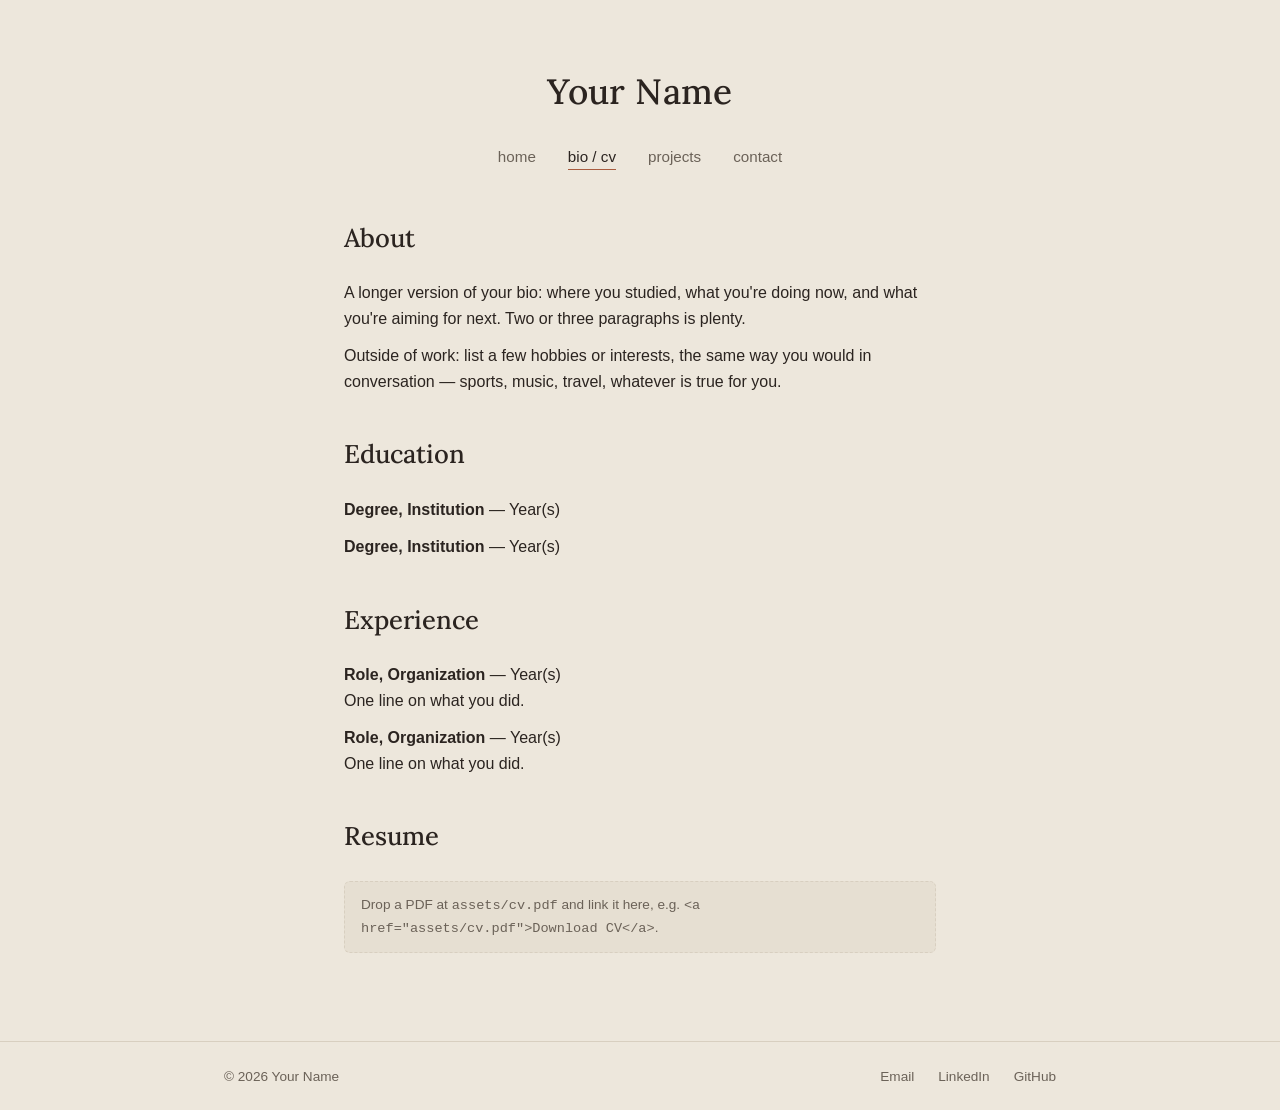
==== about.html @ d2fc9f6b "Initial scaffold for personal website Static HTML/CSS/JS site styled after filipzaleski.com: home, b" ====
<!doctype html>
<html lang="en">
<head>
  <meta charset="UTF-8" />
  <meta name="viewport" content="width=device-width, initial-scale=1.0" />
  <title>Bio / CV &mdash; Your Name</title>
  <link rel="preconnect" href="https://fonts.googleapis.com" />
  <link rel="preconnect" href="https://fonts.gstatic.com" crossorigin />
  <link href="https://fonts.googleapis.com/css2?family=Lora:wght@400;500;600&display=swap" rel="stylesheet" />
  <link rel="stylesheet" href="assets/css/style.css" />
</head>
<body>
  <header class="site-header">
    <h1>Your Name</h1>
    <nav class="site-nav">
      <ul>
        <li><a href="index.html">home</a></li>
        <li><a href="about.html" aria-current="page">bio / cv</a></li>
        <li><a href="projects.html">projects</a></li>
        <li><a href="contact.html">contact</a></li>
      </ul>
    </nav>
  </header>

  <main class="page-content">
    <h2>About</h2>
    <p>
      <!-- PLACEHOLDER: expand on your home-page intro here. -->
      A longer version of your bio: where you studied, what you're doing now,
      and what you're aiming for next. Two or three paragraphs is plenty.
    </p>
    <p>
      Outside of work: list a few hobbies or interests, the same way you
      would in conversation &mdash; sports, music, travel, whatever is true
      for you.
    </p>

    <h2>Education</h2>
    <p><strong>Degree, Institution</strong> &mdash; Year(s)</p>
    <p><strong>Degree, Institution</strong> &mdash; Year(s)</p>

    <h2>Experience</h2>
    <p><strong>Role, Organization</strong> &mdash; Year(s)<br />One line on what you did.</p>
    <p><strong>Role, Organization</strong> &mdash; Year(s)<br />One line on what you did.</p>

    <h2>Resume</h2>
    <div class="placeholder-note">
      Drop a PDF at <code>assets/cv.pdf</code> and link it here, e.g.
      <code>&lt;a href="assets/cv.pdf"&gt;Download CV&lt;/a&gt;</code>.
    </div>
  </main>

  <footer class="site-footer">
    <div class="wrap">
      <span>&copy; <span id="year"></span> Your Name</span>
      <nav>
        <a href="mailto:you@example.com">Email</a>
        <a href="https://www.linkedin.com/in/your-handle" target="_blank" rel="noopener">LinkedIn</a>
        <a href="https://github.com/wenrong-09" target="_blank" rel="noopener">GitHub</a>
      </nav>
    </div>
  </footer>

  <script>document.getElementById("year").textContent = new Date().getFullYear();</script>
  <script src="assets/js/main.js"></script>
</body>
</html>
---- assets/css/style.css ----
/* ==========================================================================
   Design tokens
   ========================================================================== */
:root {
  --color-bg: #ede7dc;
  --color-bg-card: #e6dfd2;
  --color-text: #2b2420;
  --color-text-muted: #6b6258;
  --color-accent: #a85c3f;
  --color-border: #d8cfc0;

  --font-serif: "Lora", Georgia, "Times New Roman", serif;
  --font-sans: -apple-system, BlinkMacSystemFont, "Segoe UI", Helvetica, Arial, sans-serif;

  --max-width: 880px;
  --gap: 1.5rem;
}

* {
  box-sizing: border-box;
}

html {
  scroll-behavior: smooth;
}

body {
  margin: 0;
  background: var(--color-bg);
  color: var(--color-text);
  font-family: var(--font-sans);
  font-size: 16px;
  line-height: 1.6;
  -webkit-font-smoothing: antialiased;
}

img {
  max-width: 100%;
  display: block;
}

a {
  color: inherit;
}

.wrap {
  max-width: var(--max-width);
  margin: 0 auto;
  padding: 0 1.5rem;
}

/* ==========================================================================
   Header / nav
   ========================================================================== */
.site-header {
  padding: 4rem 0 2rem;
  text-align: center;
}

.site-header h1 {
  font-family: var(--font-serif);
  font-weight: 500;
  font-size: 2.2rem;
  margin: 0 0 1.5rem;
  letter-spacing: 0.01em;
}

.site-nav ul {
  list-style: none;
  display: flex;
  justify-content: center;
  gap: 2rem;
  margin: 0;
  padding: 0;
  flex-wrap: wrap;
}

.site-nav a {
  text-decoration: none;
  font-size: 0.95rem;
  color: var(--color-text-muted);
  padding-bottom: 0.25rem;
  border-bottom: 1px solid transparent;
  transition: color 0.15s ease, border-color 0.15s ease;
}

.site-nav a:hover,
.site-nav a[aria-current="page"] {
  color: var(--color-text);
  border-bottom-color: var(--color-accent);
}

/* ==========================================================================
   Intro
   ========================================================================== */
.intro {
  max-width: 640px;
  margin: 0 auto;
  padding: 1rem 1.5rem 3rem;
  text-align: center;
  color: var(--color-text);
}

.divider {
  border: none;
  border-top: 1px solid var(--color-border);
  max-width: var(--max-width);
  margin: 0 auto;
}

/* ==========================================================================
   Section headings
   ========================================================================== */
.section {
  padding: 3rem 0;
}

.section-label {
  font-size: 0.75rem;
  letter-spacing: 0.12em;
  text-transform: uppercase;
  color: var(--color-text-muted);
  margin: 0 0 1.25rem;
  display: flex;
  align-items: center;
  justify-content: space-between;
}

.carousel-controls {
  display: flex;
  gap: 0.5rem;
}

.carousel-controls button {
  width: 2rem;
  height: 2rem;
  border-radius: 50%;
  border: 1px solid var(--color-border);
  background: transparent;
  color: var(--color-text);
  cursor: pointer;
  font-size: 1rem;
  line-height: 1;
  transition: background 0.15s ease;
}

.carousel-controls button:hover {
  background: var(--color-bg-card);
}

/* ==========================================================================
   Card carousel (Featured)
   ========================================================================== */
.carousel {
  display: flex;
  gap: var(--gap);
  overflow-x: auto;
  scroll-snap-type: x mandatory;
  padding-bottom: 0.5rem;
  scrollbar-width: none;
}

.carousel::-webkit-scrollbar {
  display: none;
}

.card {
  flex: 0 0 280px;
  scroll-snap-align: start;
  background: var(--color-bg-card);
  border: 1px solid var(--color-border);
  border-radius: 6px;
  padding: 1.5rem;
  display: flex;
  flex-direction: column;
  gap: 0.5rem;
}

.card-tag {
  font-size: 0.7rem;
  letter-spacing: 0.1em;
  text-transform: uppercase;
  color: var(--color-accent);
}

.card h3 {
  font-family: var(--font-serif);
  font-weight: 500;
  font-size: 1.15rem;
  margin: 0;
}

.card .meta {
  font-size: 0.8rem;
  color: var(--color-text-muted);
}

.card p {
  font-size: 0.9rem;
  color: var(--color-text);
  margin: 0.25rem 0 0.5rem;
  flex-grow: 1;
}

.card .card-link {
  font-size: 0.85rem;
  text-decoration: none;
  border-bottom: 1px solid var(--color-accent);
  align-self: flex-start;
  color: var(--color-text);
}

/* ==========================================================================
   Gallery carousel (Glimpses)
   ========================================================================== */
.gallery {
  display: flex;
  gap: var(--gap);
  overflow-x: auto;
  scroll-snap-type: x mandatory;
  padding-bottom: 0.5rem;
  scrollbar-width: none;
}

.gallery::-webkit-scrollbar {
  display: none;
}

.gallery-item {
  flex: 0 0 220px;
  scroll-snap-align: start;
  aspect-ratio: 3 / 4;
  border-radius: 6px;
  overflow: hidden;
  background: var(--color-bg-card);
  border: 1px solid var(--color-border);
}

.gallery-item img {
  width: 100%;
  height: 100%;
  object-fit: cover;
}

.gallery-item.placeholder {
  display: flex;
  align-items: center;
  justify-content: center;
  color: var(--color-text-muted);
  font-size: 0.8rem;
  text-align: center;
  padding: 1rem;
}

/* ==========================================================================
   Generic content pages (about / projects / contact)
   ========================================================================== */
.page-content {
  max-width: 640px;
  margin: 0 auto;
  padding: 1rem 1.5rem 4rem;
}

.page-content h2 {
  font-family: var(--font-serif);
  font-weight: 500;
  font-size: 1.6rem;
  margin-top: 2.5rem;
}

.page-content h2:first-child {
  margin-top: 0;
}

.page-content p {
  margin: 0.75rem 0;
}

.placeholder-note {
  background: var(--color-bg-card);
  border: 1px dashed var(--color-border);
  border-radius: 6px;
  padding: 0.75rem 1rem;
  font-size: 0.85rem;
  color: var(--color-text-muted);
  margin: 1.5rem 0;
}

.project-grid {
  display: grid;
  grid-template-columns: repeat(auto-fill, minmax(240px, 1fr));
  gap: var(--gap);
  margin-top: 1.5rem;
}

.contact-list {
  list-style: none;
  padding: 0;
  margin: 1.5rem 0;
  display: flex;
  flex-direction: column;
  gap: 0.75rem;
}

.contact-list a {
  text-decoration: none;
  border-bottom: 1px solid var(--color-accent);
}

/* ==========================================================================
   Footer
   ========================================================================== */
.site-footer {
  border-top: 1px solid var(--color-border);
  padding: 1.5rem 0;
}

.site-footer .wrap {
  display: flex;
  justify-content: space-between;
  align-items: center;
  flex-wrap: wrap;
  gap: 1rem;
  font-size: 0.85rem;
  color: var(--color-text-muted);
}

.site-footer nav {
  display: flex;
  gap: 1.5rem;
}

.site-footer a {
  text-decoration: none;
  color: var(--color-text-muted);
}

.site-footer a:hover {
  color: var(--color-text);
}

/* ==========================================================================
   Responsive
   ========================================================================== */
@media (max-width: 600px) {
  .site-header {
    padding: 3rem 0 1.5rem;
  }

  .site-header h1 {
    font-size: 1.8rem;
  }

  .site-nav ul {
    gap: 1.25rem;
  }
}
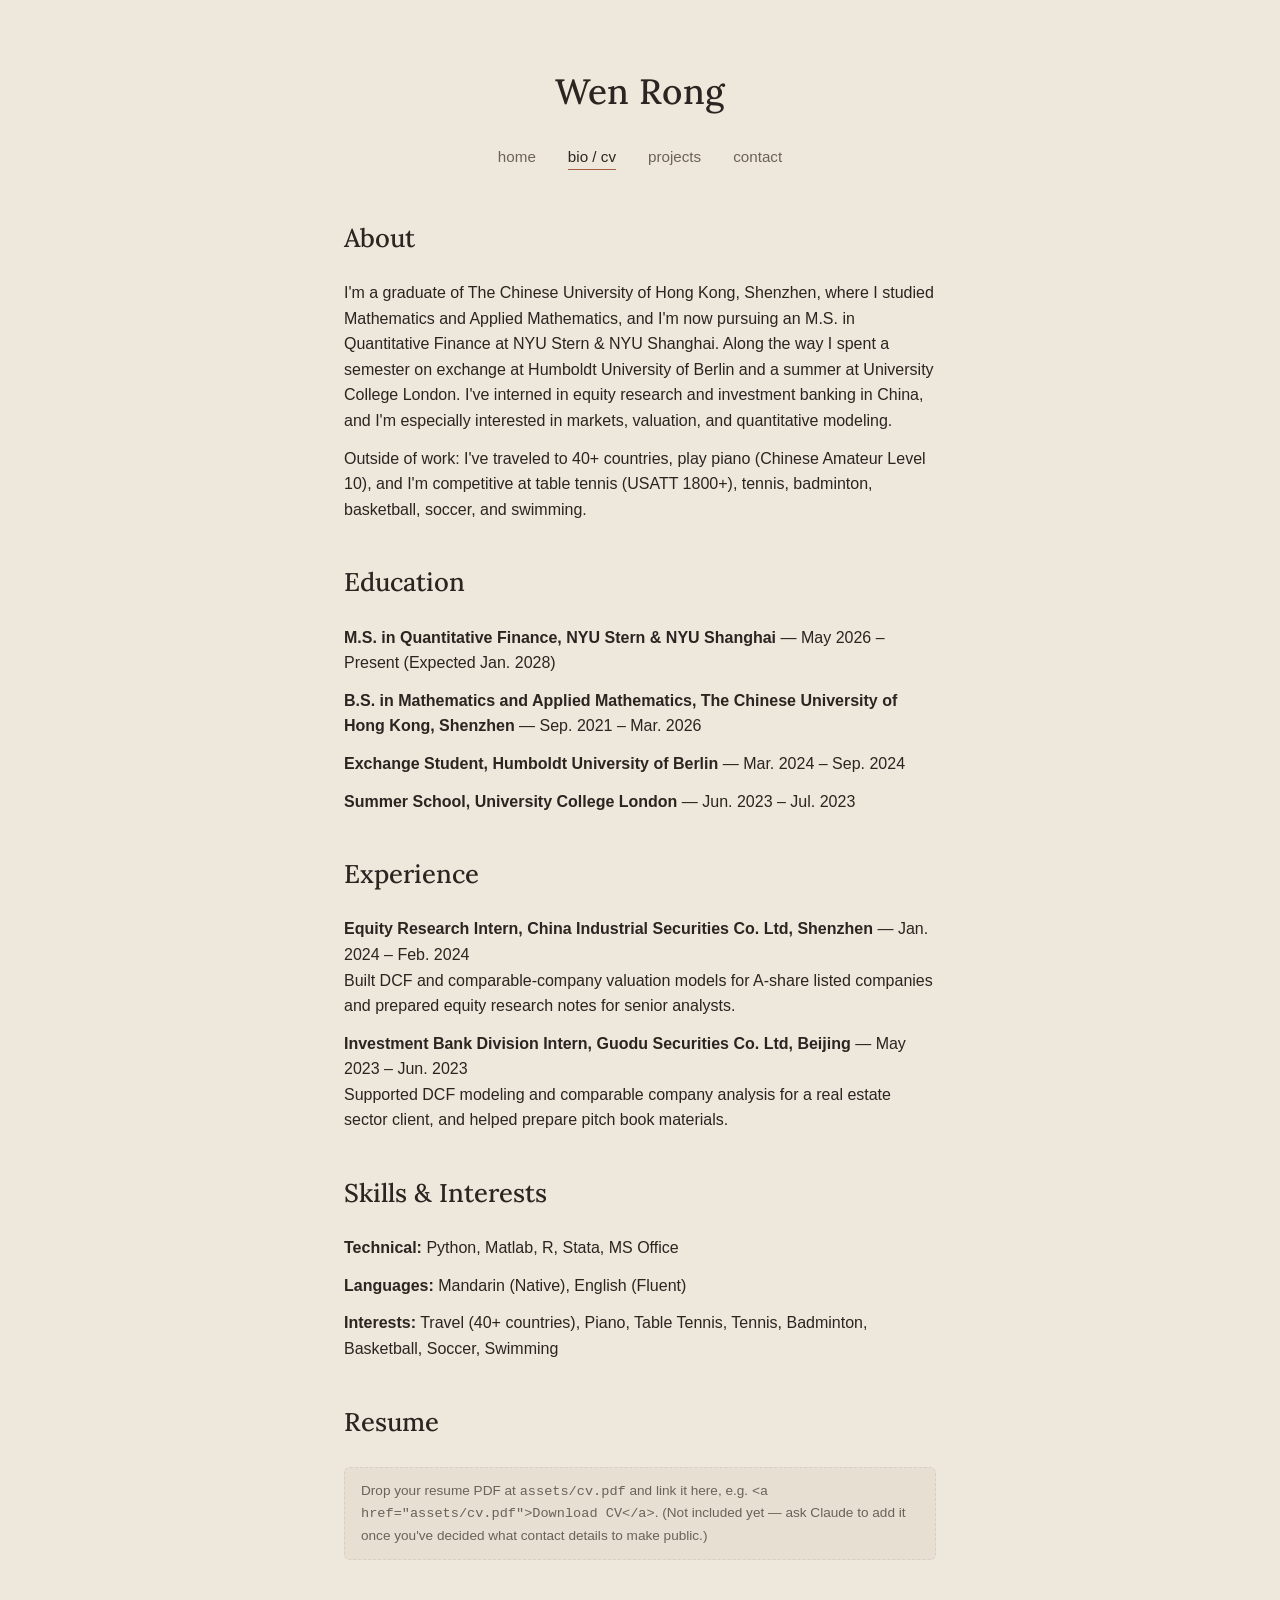
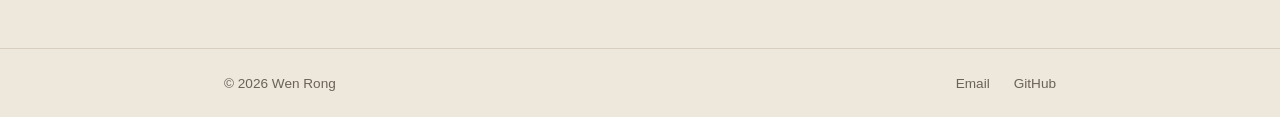
==== commit d6cd1a74: "Fill in real bio, education, experience, and project content Replaces placeholders with content from" ====
--- a/about.html
+++ b/about.html
@@ -3,7 +3,7 @@
 <head>
   <meta charset="UTF-8" />
   <meta name="viewport" content="width=device-width, initial-scale=1.0" />
-  <title>Bio / CV &mdash; Your Name</title>
+  <title>Bio / CV &mdash; Wen Rong</title>
   <link rel="preconnect" href="https://fonts.googleapis.com" />
   <link rel="preconnect" href="https://fonts.gstatic.com" crossorigin />
   <link href="https://fonts.googleapis.com/css2?family=Lora:wght@400;500;600&display=swap" rel="stylesheet" />
@@ -11,7 +11,7 @@
 </head>
 <body>
   <header class="site-header">
-    <h1>Your Name</h1>
+    <h1>Wen Rong</h1>
     <nav class="site-nav">
       <ul>
         <li><a href="index.html">home</a></li>
@@ -25,37 +25,51 @@
   <main class="page-content">
     <h2>About</h2>
     <p>
-      <!-- PLACEHOLDER: expand on your home-page intro here. -->
-      A longer version of your bio: where you studied, what you're doing now,
-      and what you're aiming for next. Two or three paragraphs is plenty.
+      I'm a graduate of The Chinese University of Hong Kong, Shenzhen,
+      where I studied Mathematics and Applied Mathematics, and I'm now
+      pursuing an M.S. in Quantitative Finance at NYU Stern &amp; NYU
+      Shanghai. Along the way I spent a semester on exchange at
+      Humboldt University of Berlin and a summer at University College
+      London. I've interned in equity research and investment banking
+      in China, and I'm especially interested in markets, valuation,
+      and quantitative modeling.
     </p>
     <p>
-      Outside of work: list a few hobbies or interests, the same way you
-      would in conversation &mdash; sports, music, travel, whatever is true
-      for you.
+      Outside of work: I've traveled to 40+ countries, play piano
+      (Chinese Amateur Level 10), and I'm competitive at table tennis
+      (USATT 1800+), tennis, badminton, basketball, soccer, and
+      swimming.
     </p>
 
     <h2>Education</h2>
-    <p><strong>Degree, Institution</strong> &mdash; Year(s)</p>
-    <p><strong>Degree, Institution</strong> &mdash; Year(s)</p>
+    <p><strong>M.S. in Quantitative Finance, NYU Stern &amp; NYU Shanghai</strong> &mdash; May 2026 &ndash; Present (Expected Jan. 2028)</p>
+    <p><strong>B.S. in Mathematics and Applied Mathematics, The Chinese University of Hong Kong, Shenzhen</strong> &mdash; Sep. 2021 &ndash; Mar. 2026</p>
+    <p><strong>Exchange Student, Humboldt University of Berlin</strong> &mdash; Mar. 2024 &ndash; Sep. 2024</p>
+    <p><strong>Summer School, University College London</strong> &mdash; Jun. 2023 &ndash; Jul. 2023</p>
 
     <h2>Experience</h2>
-    <p><strong>Role, Organization</strong> &mdash; Year(s)<br />One line on what you did.</p>
-    <p><strong>Role, Organization</strong> &mdash; Year(s)<br />One line on what you did.</p>
+    <p><strong>Equity Research Intern, China Industrial Securities Co. Ltd, Shenzhen</strong> &mdash; Jan. 2024 &ndash; Feb. 2024<br />Built DCF and comparable-company valuation models for A-share listed companies and prepared equity research notes for senior analysts.</p>
+    <p><strong>Investment Bank Division Intern, Guodu Securities Co. Ltd, Beijing</strong> &mdash; May 2023 &ndash; Jun. 2023<br />Supported DCF modeling and comparable company analysis for a real estate sector client, and helped prepare pitch book materials.</p>
+
+    <h2>Skills &amp; Interests</h2>
+    <p><strong>Technical:</strong> Python, Matlab, R, Stata, MS Office</p>
+    <p><strong>Languages:</strong> Mandarin (Native), English (Fluent)</p>
+    <p><strong>Interests:</strong> Travel (40+ countries), Piano, Table Tennis, Tennis, Badminton, Basketball, Soccer, Swimming</p>
 
     <h2>Resume</h2>
     <div class="placeholder-note">
-      Drop a PDF at <code>assets/cv.pdf</code> and link it here, e.g.
-      <code>&lt;a href="assets/cv.pdf"&gt;Download CV&lt;/a&gt;</code>.
+      Drop your resume PDF at <code>assets/cv.pdf</code> and link it
+      here, e.g. <code>&lt;a href="assets/cv.pdf"&gt;Download
+      CV&lt;/a&gt;</code>. (Not included yet &mdash; ask Claude to add
+      it once you've decided what contact details to make public.)
     </div>
   </main>
 
   <footer class="site-footer">
     <div class="wrap">
-      <span>&copy; <span id="year"></span> Your Name</span>
+      <span>&copy; <span id="year"></span> Wen Rong</span>
       <nav>
-        <a href="mailto:you@example.com">Email</a>
-        <a href="https://www.linkedin.com/in/your-handle" target="_blank" rel="noopener">LinkedIn</a>
+        <a href="mailto:wr2247@stern.nyu.edu">Email</a>
         <a href="https://github.com/wenrong-09" target="_blank" rel="noopener">GitHub</a>
       </nav>
     </div>
